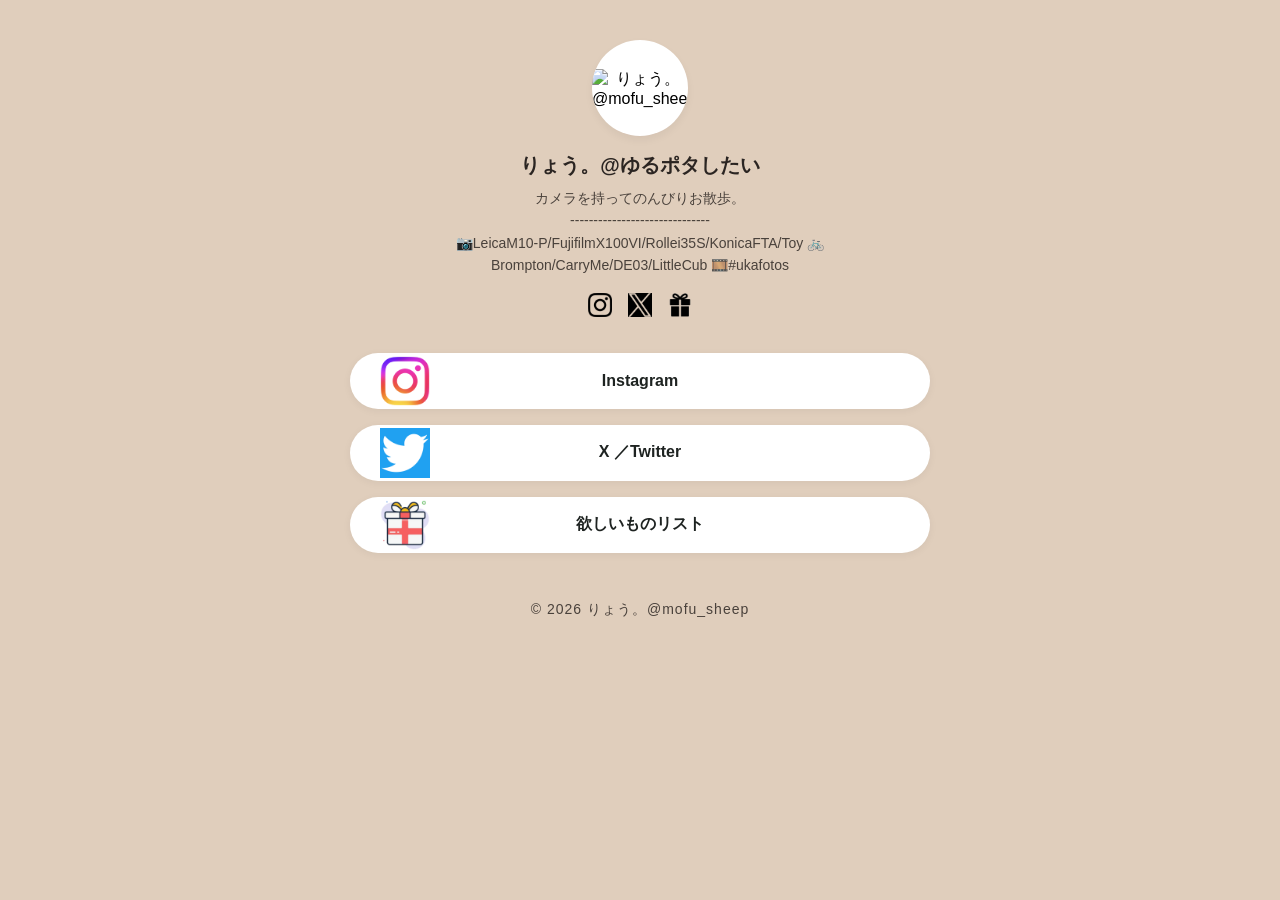
==== index.html @ 50e26d5d "Update index.html" ====
<!DOCTYPE html>
<html lang="ja">
<head>
	<meta charset="UTF-8">
	<meta name="viewport" content="width=device-width, initial-scale=1.0">
	<meta name="description" content="りょう。＠mofu_sheep /SNS">
	<!-- 巡回ロボット拒否時は有効にする -->
	<!-- <meta name="robots" content="noindex"> -->
	<title>りょう。＠mofu_sheep /SNS</title>
	<link rel="stylesheet" type="text/css" href="./common.css">

</head>
<body>


<div class="linktree-wrapper">
    <div class="linktree-container">
        <div class="profile-img">
            <img src="https://pbs.twimg.com/profile_images/1449222143028301827/rlBN6q54_400x400.jpg" alt="りょう。@mofu_sheep">
        </div>
        
        <div class="profile-name">りょう。@ゆるポタしたい</div>

        <div class="profile-bio">
		カメラを持ってのんびりお散歩。<br>
		------------------------------<br>
		📷LeicaM10-P/FujifilmX100VI/Rollei35S/KonicaFTA/Toy 
		🚲Brompton/CarryMe/DE03/LittleCub  
		🎞️#ukafotos
        </div>

        <div class="sns-icons-container">
            <a href="https://www.instagram.com/mofu_sheep/" class="sns-icon-link" target="_blank" rel="noopener">
                <img src="./img/logo_instagram-bk.png" class="sns-icon-img" alt="Instagram">
            </a>
            <a href="https://x.com/mofu_sheep" class="sns-icon-link" target="_blank" rel="noopener">
                <img src="./img/logo_twitter-bk.png" class="sns-icon-img" alt="X/Twitter">
            </a>
            <a href="https://www.amazon.jp/hz/wishlist/ls/3VLAJAQXV3F7Q?ref_=wl_share" class="sns-icon-link" target="_blank" rel="noopener">
                <img src="./img/logo_present-bk.png" class="sns-icon-img" alt="欲しいものリスト">
            </a>
        </div>


        <a href="https://www.instagram.com/mofu_sheep/" class="lt-button" target="_blank">
            <img src="./img/logo_instagram.png" class="btn-icon">
            Instagram
        </a>

        <a href="https://x.com/mofu_sheep" class="lt-button" target="_blank">
            <img src="./img/logo_twitter.png" class="btn-icon">
            X ／Twitter
        </a>

        <a href="https://www.amazon.jp/hz/wishlist/ls/3VLAJAQXV3F7Q?ref_=wl_share" class="lt-button" target="_blank">
            <img src="./img/logo_present.png" class="btn-icon">
            欲しいものリスト
        </a>


<!-- フッター テキスト欄
        <div class="Annotation">
	見つけてくれてありがとう！
        </div>
-->

        <div class="footer-text">&copy; 2026 りょう。@mofu_sheep</div>
    </div>
</div>

</body>
</html>
---- common.css ----
/* 全体の背景とフォント設定 */
html, body {
    background-color: #e0cebc !important; /* 薄茶 */
    background-image: none !important;
    margin: 0 !important;
    padding: 0 !important;
    border: none !important;
    font-family: "Hiragino Sans", "Meiryo", sans-serif !important;
}

.linktree-wrapper {
    width: 100%;
    min-height: 100vh;
    display: flex;
    justify-content: center;
    padding: 40px 20px;
    box-sizing: border-box;
}

.linktree-container {
    width: 100%;
    max-width: 580px;
    text-align: center;
}

/* メインロゴアイコン */
.profile-img {
    width: 96px;
    height: 96px;
    border-radius: 50%;
    background-color: #fff;
    margin: 0 auto 16px;
    display: flex;
    align-items: center;
    justify-content: center;
    overflow: hidden;
    box-shadow: 0 4px 8px rgba(0,0,0,0.05);
}

.profile-img img {
    width: 100%;
    height: auto;
}

.profile-name {
    font-size: 20px;
    font-weight: 700;
    color: #2b2522;
    margin-bottom: 8px; /* 紹介文との間隔 */
}

/* プロフィール紹介文 */
.profile-bio {
    font-size: 14px;
    color: #49413b;
    line-height: 1.6;
    margin-bottom: 16px; /* アイコンとの間隔 */
    padding: 0 20px;
}

/* 小さなSNSアイコンの横並び設定 */
.sns-icons-container {
    display: flex;
    justify-content: center; /* 中央揃え */
    gap: 16px;              /* アイコン同士の間隔 */
    margin-bottom: 32px;    /* 下のボタンとの間隔 */
}

.sns-icon-link {
    text-decoration: none !important;
    transition: transform 0.15s ease;
}

.sns-icon-link:hover {
    transform: scale(1.1); /* ホバー時に少し大きく */
}

.sns-icon-img {
    width: 24px;  /* アイコンのサイズ（小さいアイコン） */
    height: 24px;
    object-fit: contain;
}

/* ボタンのデザイン */
.lt-button {
    display: flex;
    align-items: center;
    justify-content: center; /* テキストを完全中央に */
    background-color: #ffffff;
    color: #1E2321 !important;
    padding: 16px 20px;
    margin-bottom: 16px;
    text-decoration: none !important;
    font-size: 16px;
    font-weight: 600;
    border-radius: 30px;
    transition: transform 0.15s ease;
    box-shadow: 0 2px 8px rgba(0,0,0,0.05);
    position: relative; /* アイコン配置の基準 */
    min-height: 24px;
}

/* アイコン左端に固定する設定 */
.btn-icon {
    width: 50px;
    height: 50px;
    position: absolute; /* 絶対配置 */
    left: 30px;         /* 左から30pxの位置に固定 */
    object-fit: contain;
}

.lt-button:hover {
    transform: scale(1.02);
    background-color: #fafafa;
}

.Annotation {
    margin-top: 24px;
    font-size: 11px;
    color: #49413b;
    line-height: 1.5;
    text-align: left;
    padding: 0 10px;
}

.footer-text {
    margin-top: 48px;
    font-size: 14px;
    color: #49413b;
    letter-spacing: 1px;
}
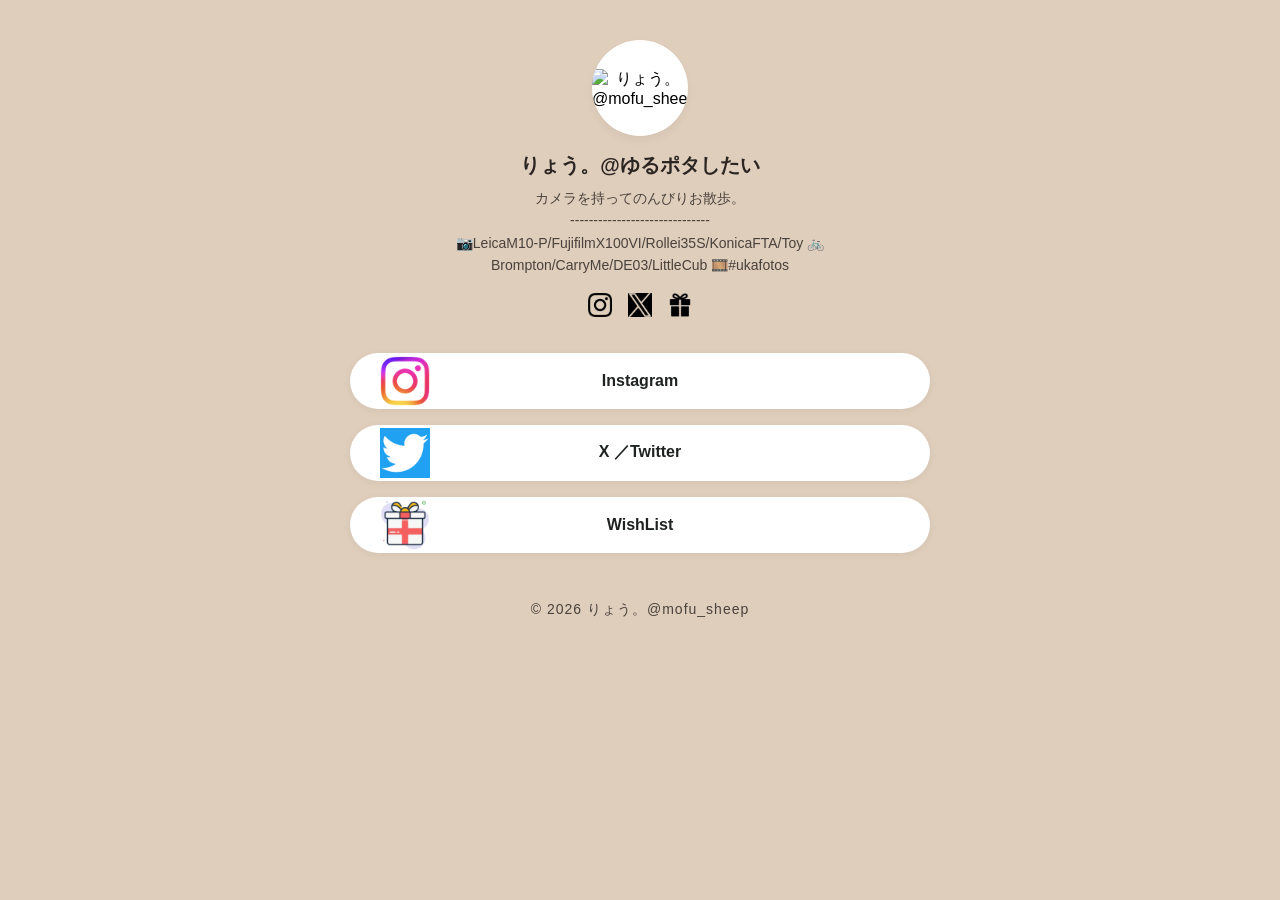
==== commit fd676549: "Update index.html" ====
--- a/index.html
+++ b/index.html
@@ -54,7 +54,7 @@
 
         <a href="https://www.amazon.jp/hz/wishlist/ls/3VLAJAQXV3F7Q?ref_=wl_share" class="lt-button" target="_blank">
             <img src="./img/logo_present.png" class="btn-icon">
-            欲しいものリスト
+            WishList
         </a>
 
 
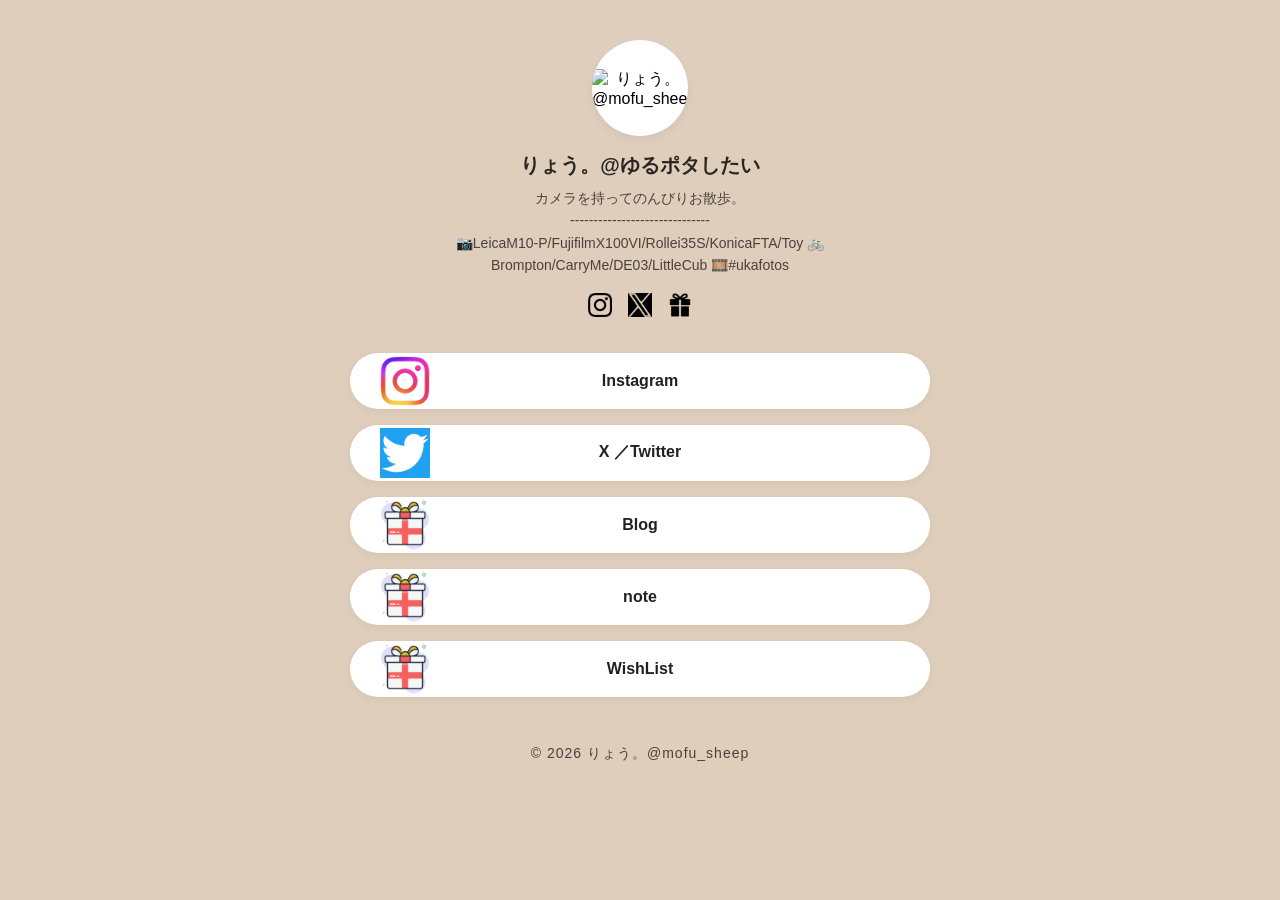
==== commit 3442ab82: "Update index.html" ====
--- a/index.html
+++ b/index.html
@@ -52,6 +52,16 @@
             X ／Twitter
         </a>
 
+        <a href="https://irox2-kyomi.hateblo.jp" class="lt-button" target="_blank">
+            <img src="./img/logo_present.png" class="btn-icon">
+            Blog
+        </a>
+
+        <a href="https://note.com/irox2_kyomi" class="lt-button" target="_blank">
+            <img src="./img/logo_present.png" class="btn-icon">
+            note
+        </a>
+		
         <a href="https://www.amazon.jp/hz/wishlist/ls/3VLAJAQXV3F7Q?ref_=wl_share" class="lt-button" target="_blank">
             <img src="./img/logo_present.png" class="btn-icon">
             WishList
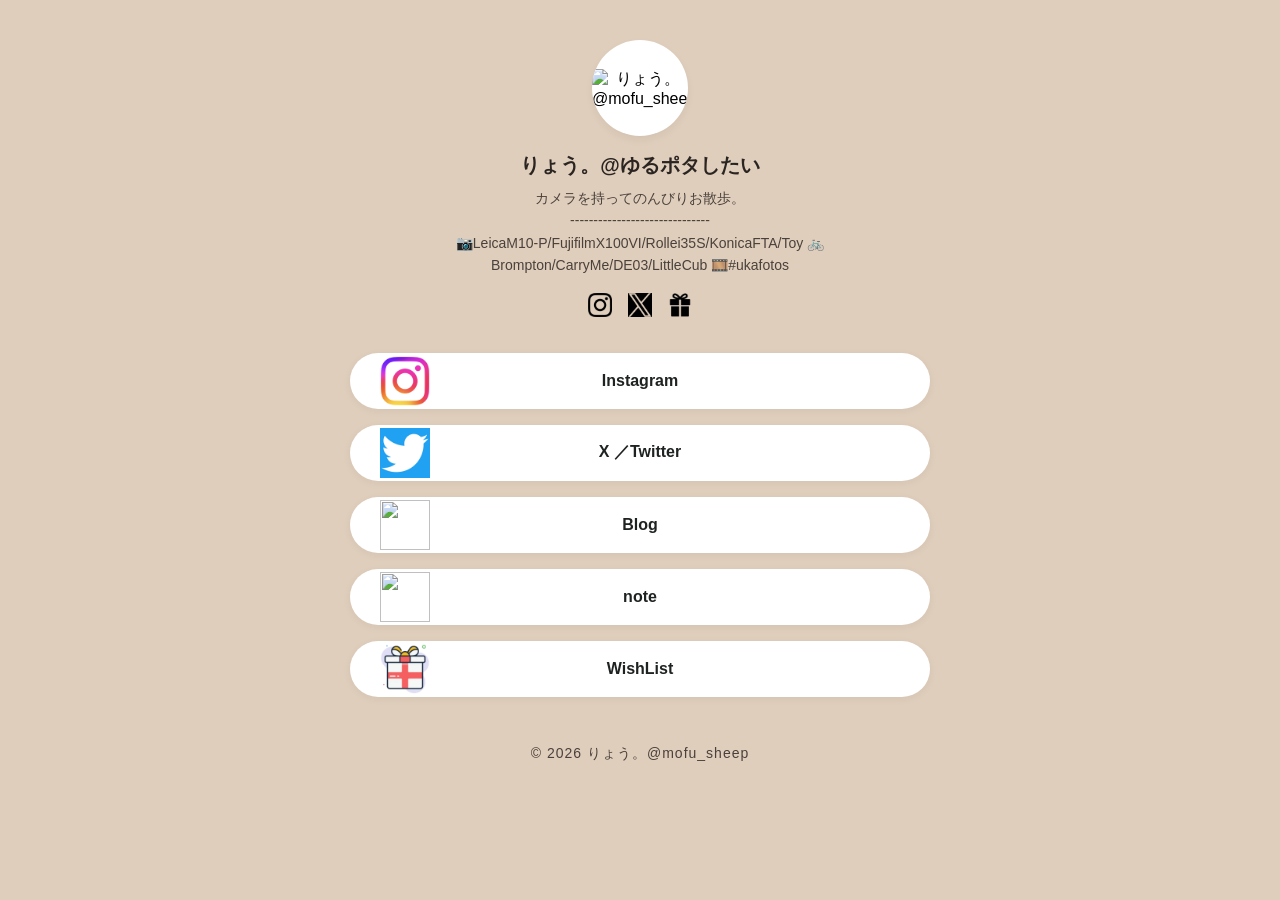
==== commit 681f8ec3: "Update index.html" ====
--- a/index.html
+++ b/index.html
@@ -53,12 +53,12 @@
         </a>
 
         <a href="https://irox2-kyomi.hateblo.jp" class="lt-button" target="_blank">
-            <img src="./img/logo_present.png" class="btn-icon">
+            <img src="./img/logo_hatenablog.png" class="btn-icon">
             Blog
         </a>
 
         <a href="https://note.com/irox2_kyomi" class="lt-button" target="_blank">
-            <img src="./img/logo_present.png" class="btn-icon">
+            <img src="./img/logo_note.png" class="btn-icon">
             note
         </a>
 		
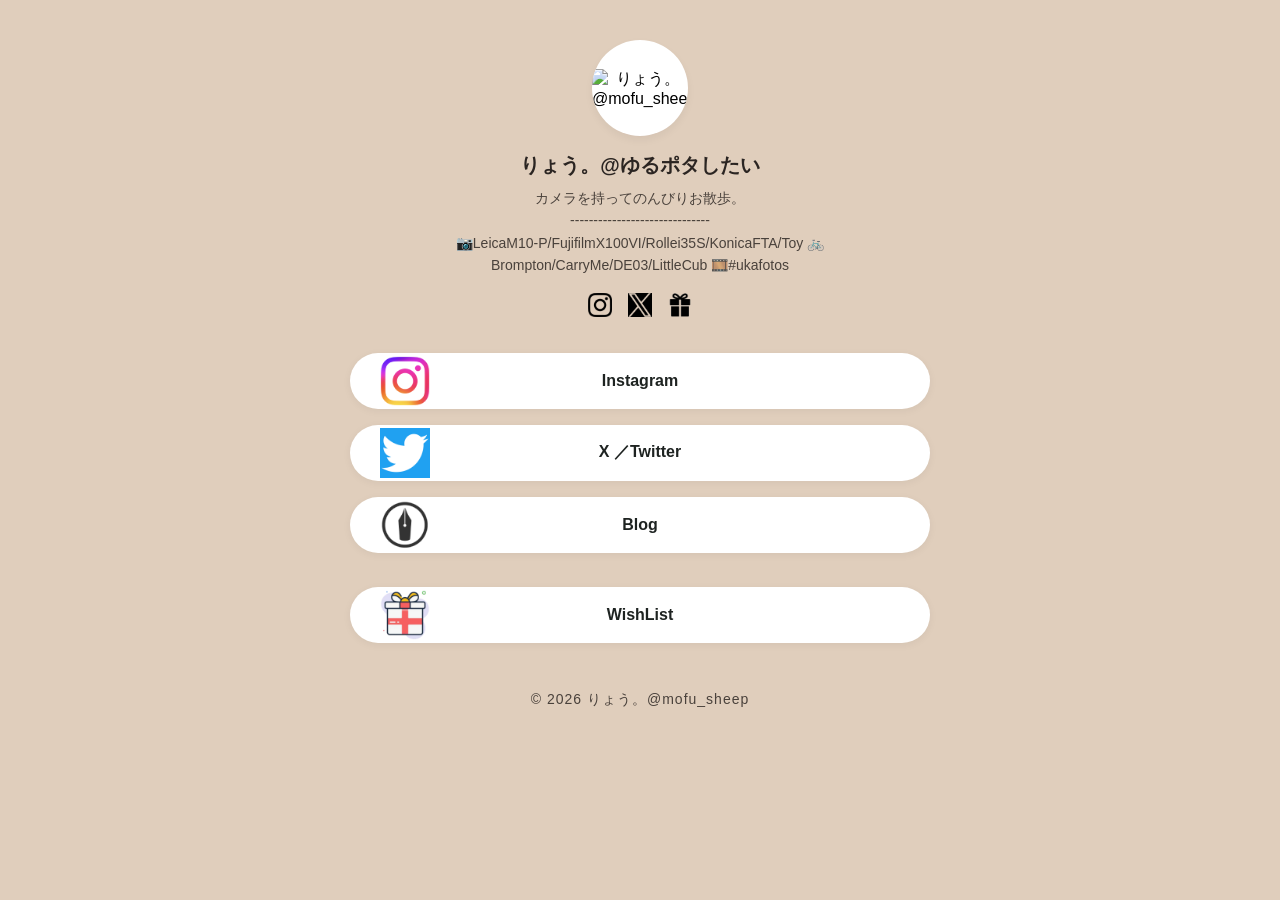
==== commit 49c5628b: "Update index.html" ====
--- a/index.html
+++ b/index.html
@@ -57,11 +57,13 @@
             Blog
         </a>
 
+	<!--
         <a href="https://note.com/irox2_kyomi" class="lt-button" target="_blank">
             <img src="./img/logo_note.png" class="btn-icon">
             note
         </a>
-		
+	-->
+	<br>
         <a href="https://www.amazon.jp/hz/wishlist/ls/3VLAJAQXV3F7Q?ref_=wl_share" class="lt-button" target="_blank">
             <img src="./img/logo_present.png" class="btn-icon">
             WishList
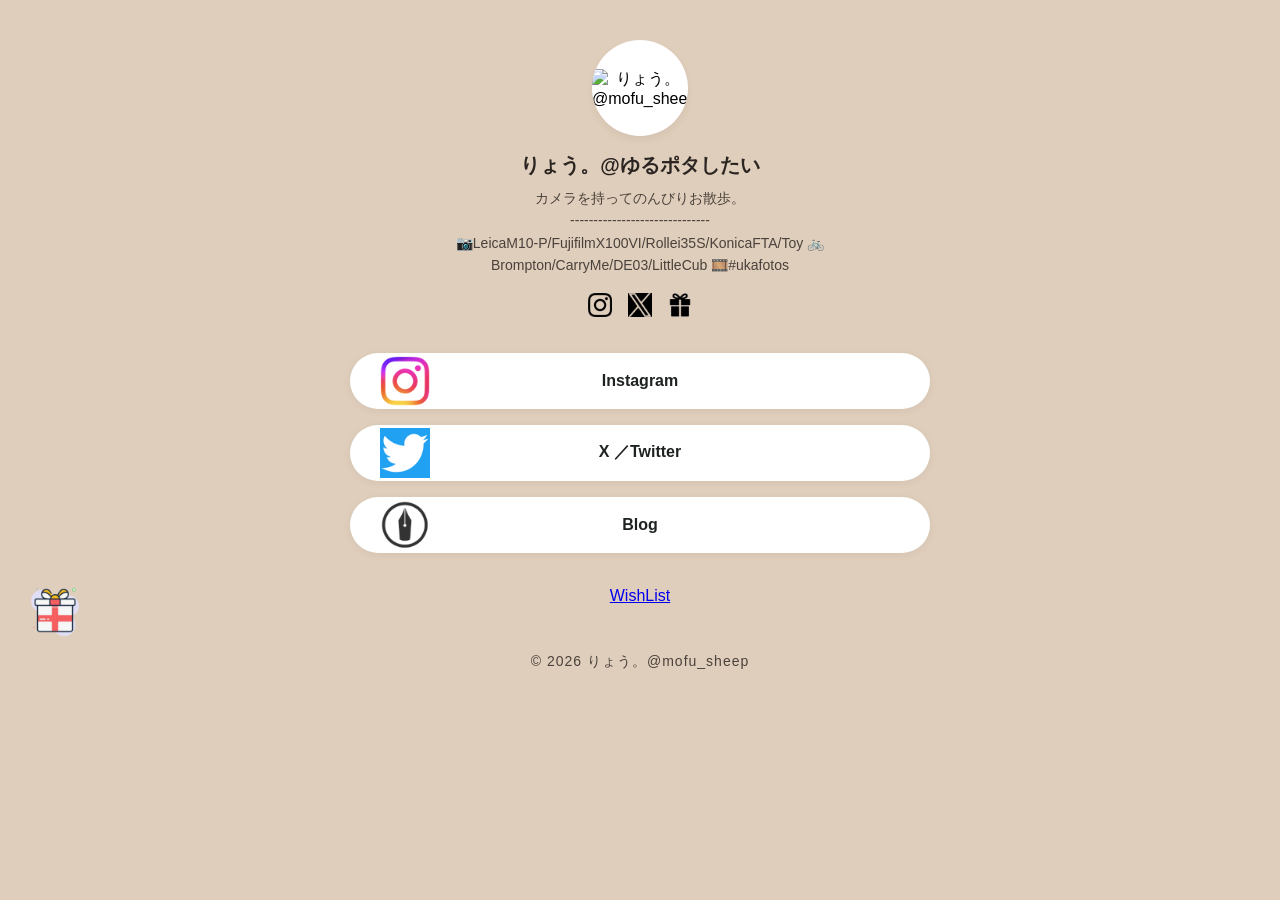
==== commit 89b5a53c: "Update index.html" ====
--- a/index.html
+++ b/index.html
@@ -64,7 +64,7 @@
         </a>
 	-->
 	<br>
-        <a href="https://www.amazon.jp/hz/wishlist/ls/3VLAJAQXV3F7Q?ref_=wl_share" class="lt-button" target="_blank">
+        <a href="https://www.amazon.jp/hz/wishlist/ls/3VLAJAQXV3F7Q?ref_=wl_share" class=".lt-button-topmargin" target="_blank">
             <img src="./img/logo_present.png" class="btn-icon">
             WishList
         </a>
--- a/common.css
+++ b/common.css
@@ -100,6 +100,26 @@
     min-height: 24px;
 }
 
+/* 上部余白広めボタン用 */
+.lt-button-topmargin {
+    display: flex;
+    align-items: center;
+    justify-content: center; /* テキストを完全中央に */
+    background-color: #ffffff;
+    color: #1E2321 !important;
+    padding: 16px 20px;
+    margin-bottom: 16px;
+    margin-top: 10px;
+    text-decoration: none !important;
+    font-size: 16px;
+    font-weight: 600;
+    border-radius: 30px;
+    transition: transform 0.15s ease;
+    box-shadow: 0 2px 8px rgba(0,0,0,0.05);
+    position: relative; /* アイコン配置の基準 */
+    min-height: 24px;
+}
+
 /* アイコン左端に固定する設定 */
 .btn-icon {
     width: 50px;
@@ -128,4 +148,4 @@
     font-size: 14px;
     color: #49413b;
     letter-spacing: 1px;
-}+}
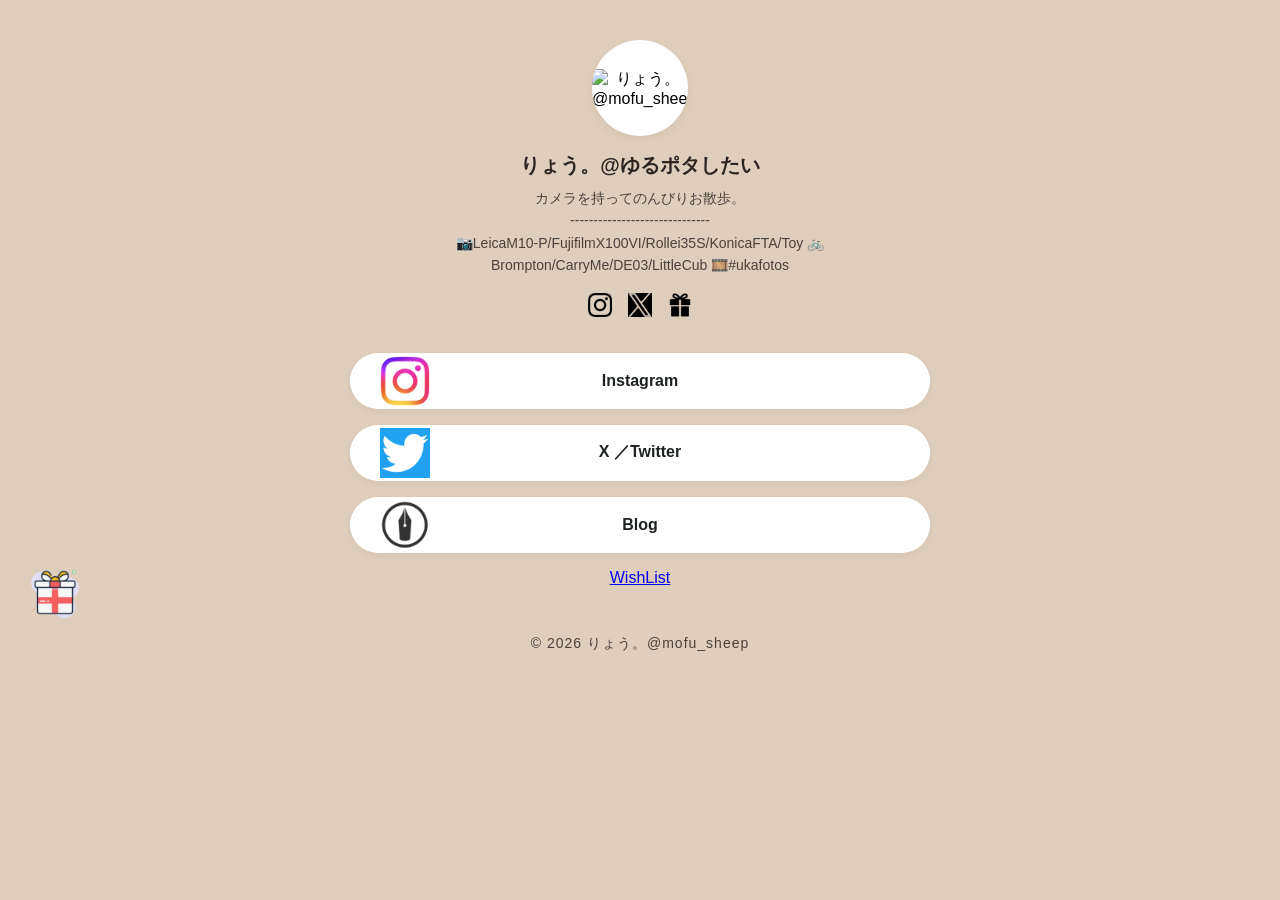
==== commit 81f1e1a9: "Update index.html" ====
--- a/index.html
+++ b/index.html
@@ -63,7 +63,7 @@
             note
         </a>
 	-->
-	<br>
+
         <a href="https://www.amazon.jp/hz/wishlist/ls/3VLAJAQXV3F7Q?ref_=wl_share" class=".lt-button-topmargin" target="_blank">
             <img src="./img/logo_present.png" class="btn-icon">
             WishList
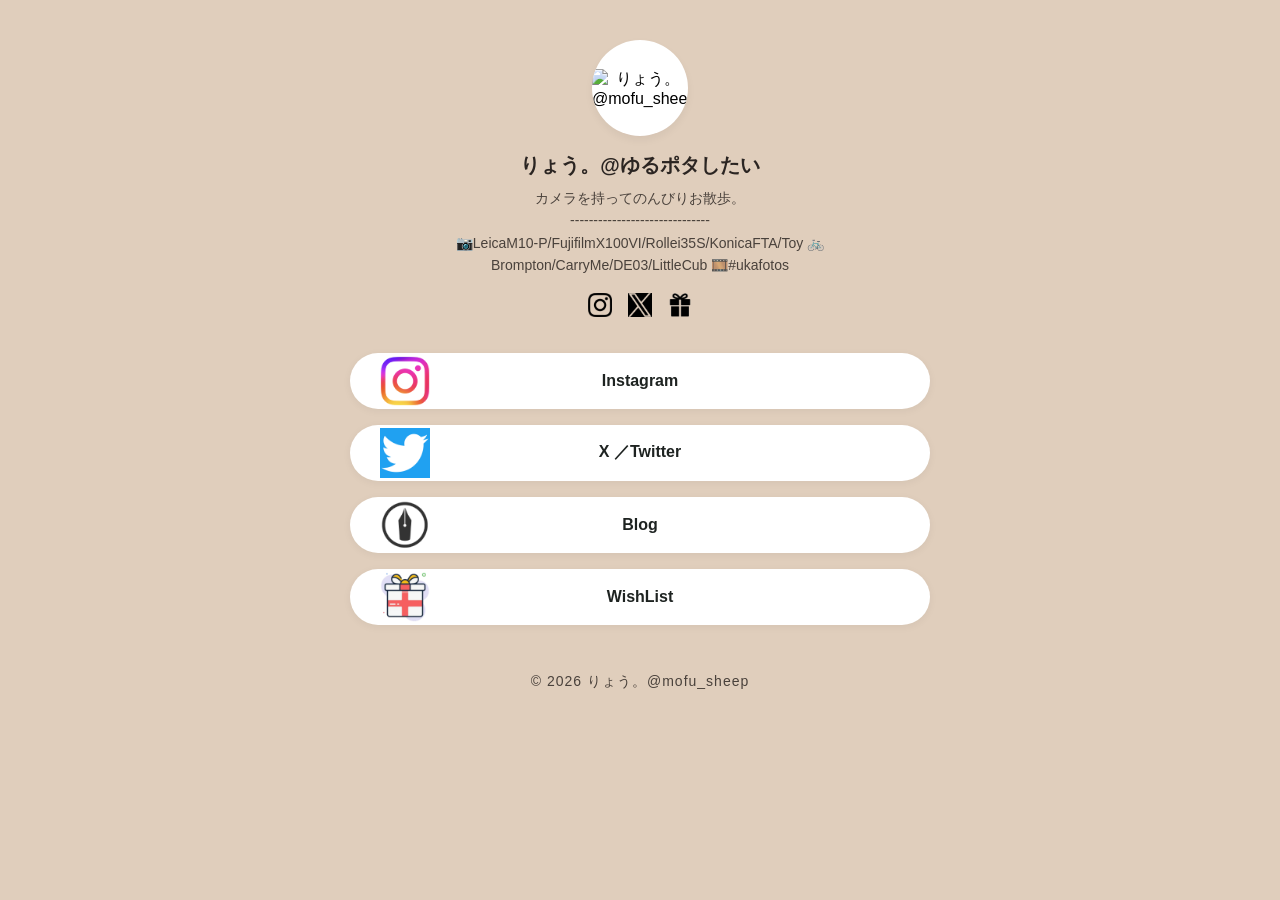
==== commit 4e6e768e: "Update index.html" ====
--- a/index.html
+++ b/index.html
@@ -64,7 +64,7 @@
         </a>
 	-->
 
-        <a href="https://www.amazon.jp/hz/wishlist/ls/3VLAJAQXV3F7Q?ref_=wl_share" class=".lt-button-topmargin" target="_blank">
+        <a href="https://www.amazon.jp/hz/wishlist/ls/3VLAJAQXV3F7Q?ref_=wl_share" class="lt-button-topmargin" target="_blank">
             <img src="./img/logo_present.png" class="btn-icon">
             WishList
         </a>
